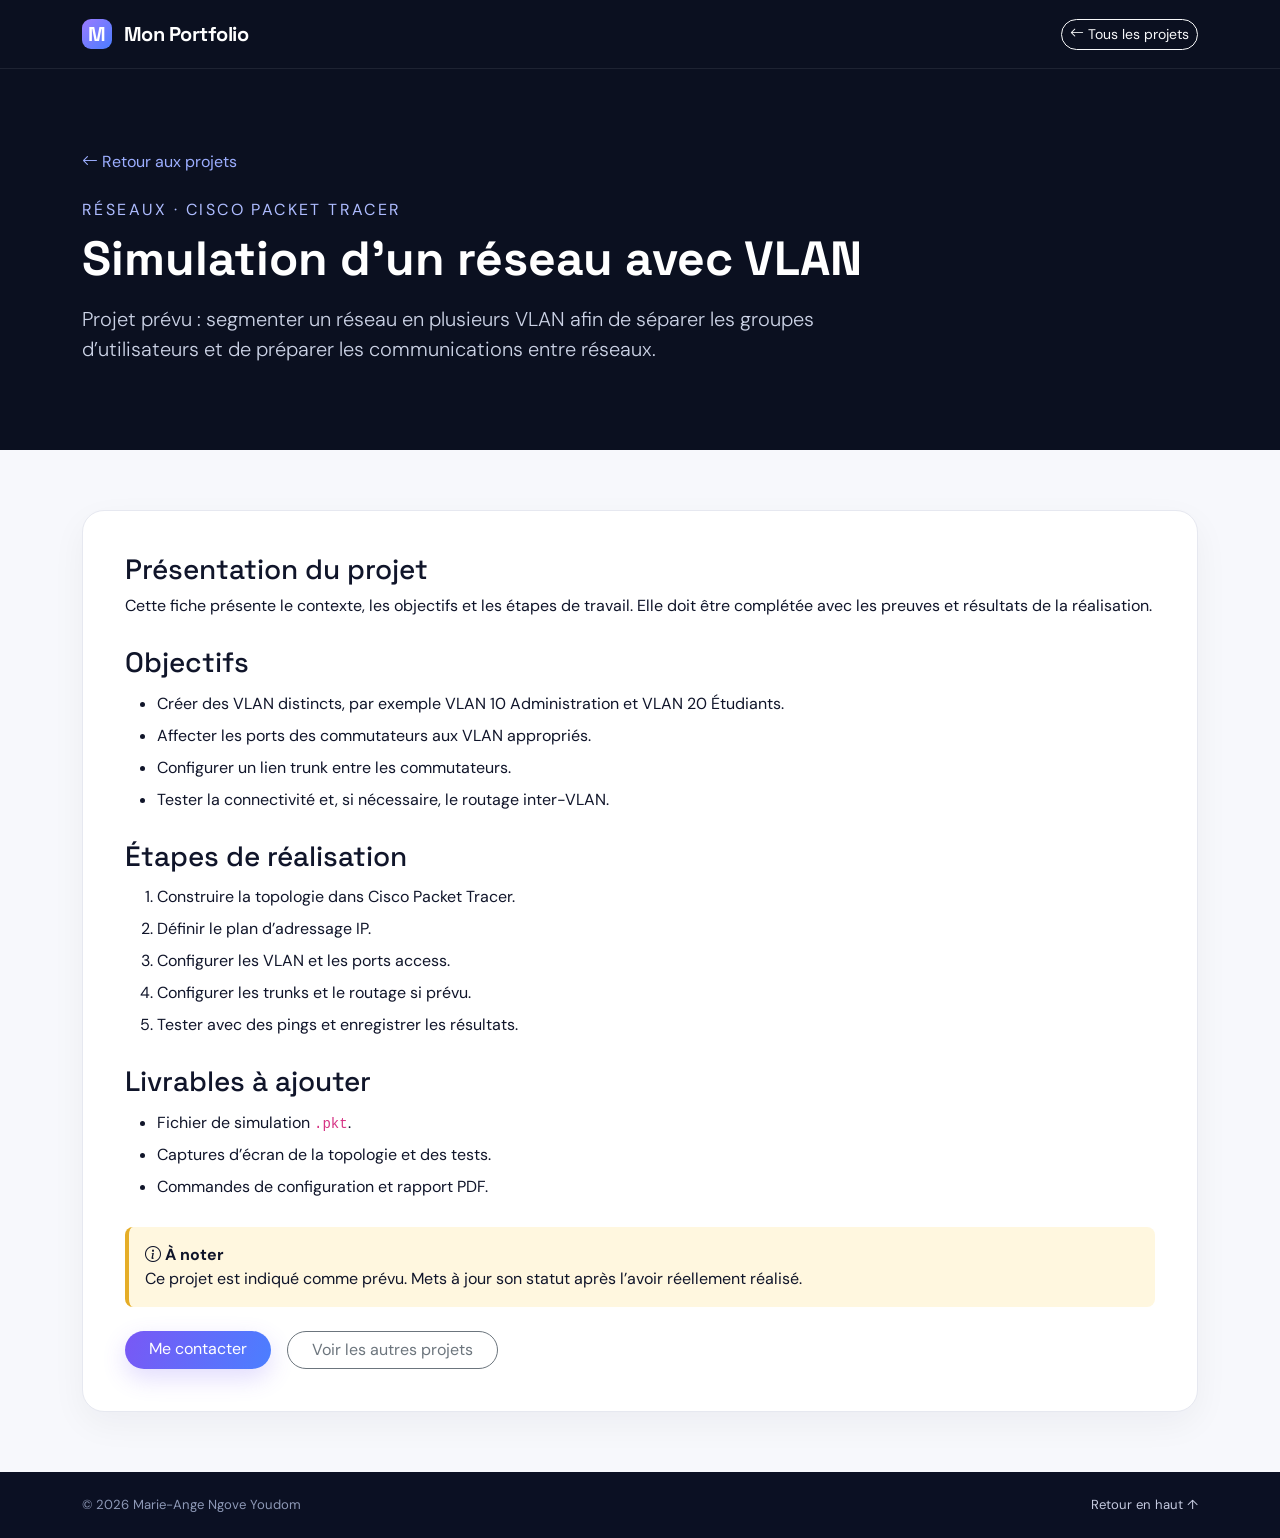
==== projets/reseau-vlan/index.html @ 65299396 "Add files via upload" ====
<!doctype html><html lang="fr"><head><meta charset="utf-8"><meta name="viewport" content="width=device-width, initial-scale=1"><meta name="description" content="Fiche projet : Simulation d’un réseau avec VLAN"><title>Simulation d’un réseau avec VLAN | Portfolio Marie-Ange</title><link href="https://cdn.jsdelivr.net/npm/bootstrap@5.3.3/dist/css/bootstrap.min.css" rel="stylesheet"><link href="https://cdn.jsdelivr.net/npm/bootstrap-icons@1.11.3/font/bootstrap-icons.min.css" rel="stylesheet"><link rel="stylesheet" href="../../assets/css/style.css"><style>.detail-hero{padding:150px 0 70px;background:#0b1020;color:#fff}.detail-content{padding:60px 0;background:#f7f8fc;min-height:55vh}.detail-card{background:white;border:1px solid #e6e8f0;border-radius:22px;padding:clamp(22px,4vw,42px);box-shadow:0 12px 35px #121a2b0c}.detail-card h3{margin-top:28px;margin-bottom:12px}.detail-card li{margin-bottom:8px}.back-link{color:#9caeff;text-decoration:none}.project-note{background:#fff7df;border-left:4px solid #e5ad27;padding:16px;border-radius:8px;margin-top:28px}</style></head><body><nav class="navbar navbar-dark fixed-top" style="background:#0b1020"><div class="container"><a class="navbar-brand fw-bold" href="../../index.html"><span class="brand-mark">M</span> Mon Portfolio</a><a class="btn btn-outline-light btn-sm rounded-pill" href="../../index.html#projets"><i class="bi bi-arrow-left"></i> Tous les projets</a></div></nav><header class="detail-hero"><div class="container"><a class="back-link" href="../../index.html#projets"><i class="bi bi-arrow-left"></i> Retour aux projets</a><p class="text-uppercase mt-4 mb-2" style="letter-spacing:.15em;color:#aebcff">Réseaux · Cisco Packet Tracer</p><h1 class="display-5 fw-bold">Simulation d’un réseau avec VLAN</h1><p class="lead mt-3" style="max-width:800px;color:#cbd2e5">Projet prévu : segmenter un réseau en plusieurs VLAN afin de séparer les groupes d’utilisateurs et de préparer les communications entre réseaux.</p></div></header><main class="detail-content"><div class="container"><article class="detail-card"><h2 class="h3">Présentation du projet</h2><p>Cette fiche présente le contexte, les objectifs et les étapes de travail. Elle doit être complétée avec les preuves et résultats de la réalisation.</p><h3>Objectifs</h3><ul><li>Créer des VLAN distincts, par exemple VLAN 10 Administration et VLAN 20 Étudiants.</li><li>Affecter les ports des commutateurs aux VLAN appropriés.</li><li>Configurer un lien trunk entre les commutateurs.</li><li>Tester la connectivité et, si nécessaire, le routage inter-VLAN.</li></ul><h3>Étapes de réalisation</h3><ol><li>Construire la topologie dans Cisco Packet Tracer.</li><li>Définir le plan d’adressage IP.</li><li>Configurer les VLAN et les ports access.</li><li>Configurer les trunks et le routage si prévu.</li><li>Tester avec des pings et enregistrer les résultats.</li></ol><h3>Livrables à ajouter</h3><ul><li>Fichier de simulation <code>.pkt</code>.</li><li>Captures d’écran de la topologie et des tests.</li><li>Commandes de configuration et rapport PDF.</li></ul><div class="project-note"><strong><i class="bi bi-info-circle"></i> À noter</strong><p class="mb-0">Ce projet est indiqué comme prévu. Mets à jour son statut après l’avoir réellement réalisé.</p></div><div class="d-flex flex-wrap gap-3 mt-4"><a class="btn btn-primary rounded-pill px-4" href="../../index.html#contact">Me contacter</a><a class="btn btn-outline-secondary rounded-pill px-4" href="../../index.html#projets">Voir les autres projets</a></div></article></div></main><footer class="site-footer"><div class="container d-flex flex-wrap justify-content-between gap-2"><span>© <span id="year"></span> Marie-Ange Ngove Youdom</span><a href="#top" onclick="window.scrollTo({top:0,behavior:'smooth'});return false">Retour en haut ↑</a></div></footer><script>document.getElementById('year').textContent=new Date().getFullYear();</script><script src="https://cdn.jsdelivr.net/npm/bootstrap@5.3.3/dist/js/bootstrap.bundle.min.js"></script></body></html>
---- assets/css/style.css ----
@import url('https://fonts.googleapis.com/css2?family=DM+Sans:wght@400;500;600;700&family=Space+Grotesk:wght@400;500;600;700&display=swap');
:root{--ink:#10152a;--muted:#69718a;--navy:#0b1023;--purple:#8564ff;--blue:#4a7dff;--line:#e6e9f2;--paper:#f7f8fc}html{scroll-behavior:smooth;scroll-padding-top:90px}*{scroll-margin-top:90px}body{font-family:'DM Sans',sans-serif;color:var(--ink);overflow-x:hidden}h1,h2,h3,.navbar-brand{font-family:'Space Grotesk',sans-serif}.navbar{background:rgba(8,13,31,.9);backdrop-filter:blur(18px);border-bottom:1px solid rgba(255,255,255,.08);padding:14px 0}.navbar-brand{letter-spacing:-.5px}.brand-mark{display:inline-grid;place-items:center;width:30px;height:30px;border-radius:9px;margin-right:7px;background:linear-gradient(135deg,#9b7bff,#4a7dff);color:white}.nav-link{color:#c5cbe0!important}.nav-link:hover,.nav-link.active{color:#fff!important}.hero-section{position:relative;overflow:hidden;background:radial-gradient(ellipse at 75% 45%,#182550 0%,#0b1023 55%);color:white}.hero-section .container{z-index:2}.hero-glow{position:absolute;border-radius:50%;filter:blur(2px);opacity:.25;pointer-events:none}.glow-one{width:400px;height:400px;background:#6c48ff;right:-140px;top:5%}.glow-two{width:300px;height:300px;background:#1684ff;left:-180px;bottom:-120px}.eyebrow{display:inline-flex;align-items:center;gap:10px;padding:9px 14px;border:1px solid #ffffff26;border-radius:50px;background:#ffffff08;color:#d6d9ed;font-size:.84rem}.status-dot{width:8px;height:8px;border-radius:50%;background:#67e8b1;box-shadow:0 0 0 5px #67e8b11c}.hello{color:#aeb7d4;font-size:1.1rem}.hero-section h1{letter-spacing:-2.8px;line-height:1.08}.gradient-text{background:linear-gradient(100deg,#a997ff,#70b3ff);-webkit-background-clip:text;background-clip:text;color:transparent}.accent{color:#8e7cff}.hero-copy{max-width:610px;color:#b3bdd7;font-size:1.08rem;line-height:1.85}.btn-primary{background:linear-gradient(110deg,#7958f5,#4b7fff);border:0;box-shadow:0 9px 24px #674df333}.btn-primary:hover{background:linear-gradient(110deg,#6947e5,#386cf0);transform:translateY(-2px)}.btn{transition:transform .2s,box-shadow .2s}.hero-tags{display:flex;flex-wrap:wrap;gap:18px;color:#c2c9e0;font-size:.88rem}.hero-tags i{color:#a99aff;margin-right:6px}.profile-panel{max-width:410px;position:relative;border:1px solid #ffffff20;border-radius:20px;background:#111a32d9;box-shadow:0 35px 90px #0005;transform:rotate(1deg)}.profile-photo-wrap{position:relative;padding:14px;overflow:hidden;border-radius:0 0 20px 20px}.profile-photo{display:block;width:100%;height:440px;object-fit:cover;object-position:center 30%;border-radius:13px;box-shadow:0 15px 35px #0003}.photo-caption{position:absolute;left:28px;right:28px;bottom:25px;padding:14px 16px;border:1px solid #ffffff35;border-radius:12px;background:rgba(11,16,35,.82);backdrop-filter:blur(12px);color:#fff;font-weight:700;font-size:.9rem}.photo-caption small{display:block;margin-top:4px;color:#c2c9e0;font-size:.76rem;font-weight:400}.photo-status{display:inline-block;width:8px;height:8px;margin-right:7px;border-radius:50%;background:#67dfae;box-shadow:0 0 0 4px #67dfae22}.panel-top{display:flex;align-items:center;gap:6px;padding:15px 18px;border-bottom:1px solid #ffffff14}.panel-top>span{width:8px;height:8px;border-radius:50%;background:#ff7185}.panel-top>span:nth-child(2){background:#ffc86a}.panel-top>span:nth-child(3){background:#67dfae}.panel-top small{margin-left:auto;color:#7f8cad;font-family:monospace}.code-window{padding:26px 25px 30px;color:#d4dcf4;font: .91rem/1.8 ui-monospace,SFMono-Regular,monospace}.code-window p{margin:0}.indent{padding-left:22px}.indent2{padding-left:45px}.code-purple{color:#c29cff}.code-green{color:#70e2bd}.code-blue{color:#7dbbff}.code-yellow{color:#ffd88a}.code-comment{color:#8190b4}.terminal-line{margin-top:28px;padding-top:13px;border-top:1px solid #ffffff15;color:#9eafd2;font-size:.76rem}.terminal-line>span:first-child{color:#70e2bd}.cursor{color:#a997ff;animation:blink 1s steps(2) infinite}.floating-badge{position:absolute;display:flex;align-items:center;gap:9px;padding:11px 15px;border:1px solid #ffffff25;border-radius:12px;background:#202b4b;color:#e8ebf9;box-shadow:0 10px 30px #0003;font-size:.84rem}.floating-badge i{color:#a997ff}.badge-network{top:19%;right:-26px}.badge-code{bottom:15%;left:-35px}.scroll-cue{position:absolute;bottom:22px;left:50%;transform:translateX(-50%);display:flex;align-items:center;gap:10px;color:#8792b3;text-decoration:none;font-size:.75rem}.scroll-cue span{width:18px;height:28px;border:1px solid #7782a7;border-radius:12px;position:relative}.scroll-cue span:after{content:'';position:absolute;top:5px;left:7px;width:2px;height:5px;background:#b3a3ff;border-radius:4px;animation:scroll 1.5s infinite}.section-pad{padding:100px 0}.section-light{background:white}.section-kicker{font-size:.74rem;letter-spacing:2.3px;font-weight:700;color:#7964e9}.section-title{font-size:clamp(2rem,4vw,3.15rem);font-weight:700;letter-spacing:-1.5px;line-height:1.15;margin:13px 0 20px}.lead-copy{font-size:1.15rem;line-height:1.8;color:#333c56}.body-copy{color:var(--muted);line-height:1.85;max-width:670px}.about-visual{height:365px;position:relative;display:grid;place-items:center;border-radius:28px;overflow:hidden;background:radial-gradient(circle at center,#e6e1ff 0,#f3f5ff 48%,#f7f8fc 75%)}.about-icon{z-index:2;display:grid;place-items:center;width:145px;height:145px;border-radius:38px;background:linear-gradient(135deg,#8769ff,#4f83ff);color:#fff;font-size:4rem;box-shadow:0 22px 55px #725cf34d;transform:rotate(-7deg)}.orbit{position:absolute;width:270px;height:270px;border:1px solid #8c7cf44d;border-radius:50%}.orbit-b{width:340px;height:340px;border-style:dashed;border-color:#91a5ff66}.mini-card{position:absolute;bottom:30px;right:20px;display:flex;align-items:center;gap:9px;padding:13px 16px;background:white;border-radius:12px;box-shadow:0 12px 35px #2221;font-size:.8rem;font-weight:600}.mini-card i{color:#7958f5;font-size:1.1rem}.value-item{display:flex;align-items:center;gap:12px}.value-item>i{font-size:1.4rem;color:#7c66ef}.value-item strong,.value-item small{display:block}.value-item strong{font-size:.92rem}.value-item small{color:#8990a4;margin-top:3px}.skills-section{background:var(--paper)}.section-heading .body-copy{max-width:570px}.skill-card{padding:27px 23px;border:1px solid #e8eaf3;border-radius:18px;background:#fff;transition:transform .25s,box-shadow .25s}.skill-card:hover,.project-card:hover{transform:translateY(-7px);box-shadow:0 22px 55px #242a4910}.skill-icon{display:grid;place-items:center;width:52px;height:52px;border-radius:15px;font-size:1.4rem;margin-bottom:22px}.skill-icon.purple{background:#eee9ff;color:#7857e8}.skill-icon.blue{background:#e6efff;color:#4779ef}.skill-icon.orange{background:#fff0e4;color:#e68a42}.skill-icon.green{background:#e0f8ed;color:#2eaa7a}.skill-card h3{font-size:1.12rem;font-weight:700}.skill-card p{color:var(--muted);font-size:.9rem;line-height:1.7;min-height:76px}.skill-pills,.project-tags{display:flex;flex-wrap:wrap;gap:7px}.skill-pills span,.project-tags span{font-size:.72rem;padding:6px 9px;background:#f1f2f8;color:#616b86;border-radius:6px}.projects-section{background:#fff}.project-count{color:#727b94;font-size:.85rem}.project-count i{color:#7964e9;margin-right:6px}.project-card{border:1px solid #e9ebf4;border-radius:18px;overflow:hidden;background:#fff;transition:transform .25s,box-shadow .25s}.project-art{height:205px;position:relative;overflow:hidden;display:grid;place-items:center}.art-network{background:linear-gradient(135deg,#101934,#273a70)}.art-label{position:absolute;bottom:14px;left:17px;color:#b6c4ef;font-size:.62rem;letter-spacing:1.7px;font-weight:700}.network-node{position:absolute;z-index:2;display:grid;place-items:center;width:54px;height:54px;border:1px solid #8aa7ff88;border-radius:15px;background:#273e78;color:#c5d8ff;font-size:1.3rem;box-shadow:0 0 30px #5885ff22}.n1{top:40px;left:calc(50% - 27px)}.n2{bottom:45px;left:24%}.n3{bottom:45px;right:24%}.network-line{position:absolute;height:2px;background:#7797ff;transform-origin:left}.l1{top:93px;left:39%;width:85px;transform:rotate(50deg)}.l2{top:93px;right:39%;width:85px;transform:rotate(130deg)}.l3{bottom:70px;left:36%;width:28%;opacity:.5}.art-app{background:linear-gradient(135deg,#f0eaff,#dce8ff)}.app-mock{display:flex;width:68%;height:130px;background:white;border-radius:12px;overflow:hidden;box-shadow:0 20px 45px #4b5cae24;transform:rotate(-4deg)}.app-sidebar{width:24%;background:#26315b;padding:16px 10px}.app-sidebar b{display:block;height:5px;border-radius:5px;background:#8494cf;margin-bottom:12px}.app-content{flex:1;padding:15px}.mock-title{display:block;width:45%;height:8px;border-radius:5px;background:#c0c8e7}.mock-stats{display:flex;gap:7px;margin:14px 0}.mock-stats i{height:25px;flex:1;background:#ece8ff;border-radius:5px}.mock-stats i:nth-child(2){background:#e0edff}.mock-stats i:nth-child(3){background:#dff7ed}.mock-table b{display:block;height:5px;margin-top:8px;background:#e9ecf5;border-radius:5px}.art-vlan{background:linear-gradient(135deg,#e5f7f3,#e7ebff)}.vlan-box{position:absolute;top:38px;padding:12px 15px;border-radius:10px;background:#fff;color:#445a8d;font-size:.83rem;font-weight:700;box-shadow:0 10px 25px #30466d12}.vlan-box small{display:block;font-size:.65rem;color:#8a93aa;font-weight:500}.box-a{left:12%}.box-b{right:12%}.vlan-switch{position:absolute;bottom:39px;display:grid;place-items:center;width:54px;height:44px;border-radius:10px;background:#5c74ce;color:white;font-size:1.3rem;box-shadow:0 9px 24px #5c74ce44}.project-body{padding:23px}.project-type{font-size:.75rem;color:#7761e8;font-weight:700}.project-arrow{font-size:1.3rem;color:#a3a9bc}.project-body h3{font-size:1.23rem;font-weight:700;letter-spacing:-.4px}.project-body p{color:var(--muted);font-size:.88rem;line-height:1.75;min-height:100px}.project-tags{margin-bottom:19px}.project-link{font-size:.84rem;font-weight:700;color:#7059df;text-decoration:none}.project-link i{margin-left:5px;transition:margin .2s}.project-link:hover i{margin-left:10px}.hosting-note{display:flex;align-items:flex-start;gap:16px;padding:20px 22px;border:1px solid #e5e4ff;background:#f8f7ff;border-radius:14px;color:#656d85;font-size:.88rem;line-height:1.7}.hosting-note>i{font-size:1.5rem;color:#7964e9}.hosting-note strong{display:block;color:#222943;margin-bottom:3px}.cta-section{padding:20px 0 85px;background:#fff}.cta-box{display:flex;align-items:center;justify-content:space-between;gap:25px;padding:44px 48px;border-radius:24px;background:linear-gradient(120deg,#10172f,#202d59);color:white}.cta-box h2{font-size:clamp(1.8rem,4vw,2.6rem);letter-spacing:-1.1px;margin:12px 0}.cta-box p{color:#b4bfdc;margin-bottom:0}.contact-detail{display:flex;align-items:center;gap:15px;margin-top:22px}.contact-detail>i{display:grid;place-items:center;width:45px;height:45px;border-radius:13px;background:#efedff;color:#765ce8;font-size:1.2rem}.contact-detail small,.contact-detail strong{display:block}.contact-detail small{color:#8b92a7;margin-bottom:3px}.contact-detail strong{font-size:.92rem}.contact-form{padding:28px;border:1px solid #e8eaf3;border-radius:20px;box-shadow:0 15px 45px #28305208}.form-label{font-size:.86rem;font-weight:700}.form-control{padding:12px 14px;border-color:#e3e6ef;border-radius:10px;font-size:.92rem}.form-control:focus{border-color:#9986ff;box-shadow:0 0 0 .2rem #9986ff25}.site-footer{padding:23px 0;background:#0b1023;color:#8d98b6;font-size:.82rem}.site-footer a{color:#c4c9df;text-decoration:none}.site-footer a:hover{color:white}html.js-enabled .reveal{opacity:0;transform:translateY(22px);transition:opacity .65s ease,transform .65s ease}html.js-enabled .reveal.visible{opacity:1;transform:translateY(0)}.reveal-delay{transition-delay:.14s}@keyframes blink{50%{opacity:0}}@keyframes scroll{0%{transform:translateY(0);opacity:1}100%{transform:translateY(9px);opacity:0}}@media(max-width:991px){.hero-section h1{font-size:clamp(3rem,8vw,4.5rem)}.profile-panel{margin-top:15px}.section-pad{padding:75px 0}.scroll-cue{display:none}.cta-box{padding:35px;align-items:flex-start;flex-direction:column}}@media(max-width:575px){.hero-section h1{letter-spacing:-1.7px}.hero-copy{font-size:1rem}.profile-panel{max-width:calc(100% - 20px)}.profile-photo{height:390px}.photo-caption{left:25px;right:25px;bottom:24px}.badge-network{right:-10px}.badge-code{left:-10px}.about-visual{height:300px}.mini-card{right:10px;bottom:18px;font-size:.7rem}.section-pad{padding:65px 0}.project-body p{min-height:0}.contact-form{padding:20px}.cta-box{padding:27px 23px}}
@media(prefers-reduced-motion:reduce){*,*::before,*::after{animation-duration:.01ms!important;transition-duration:.01ms!important;scroll-behavior:auto!important}.reveal{opacity:1;transform:none}}
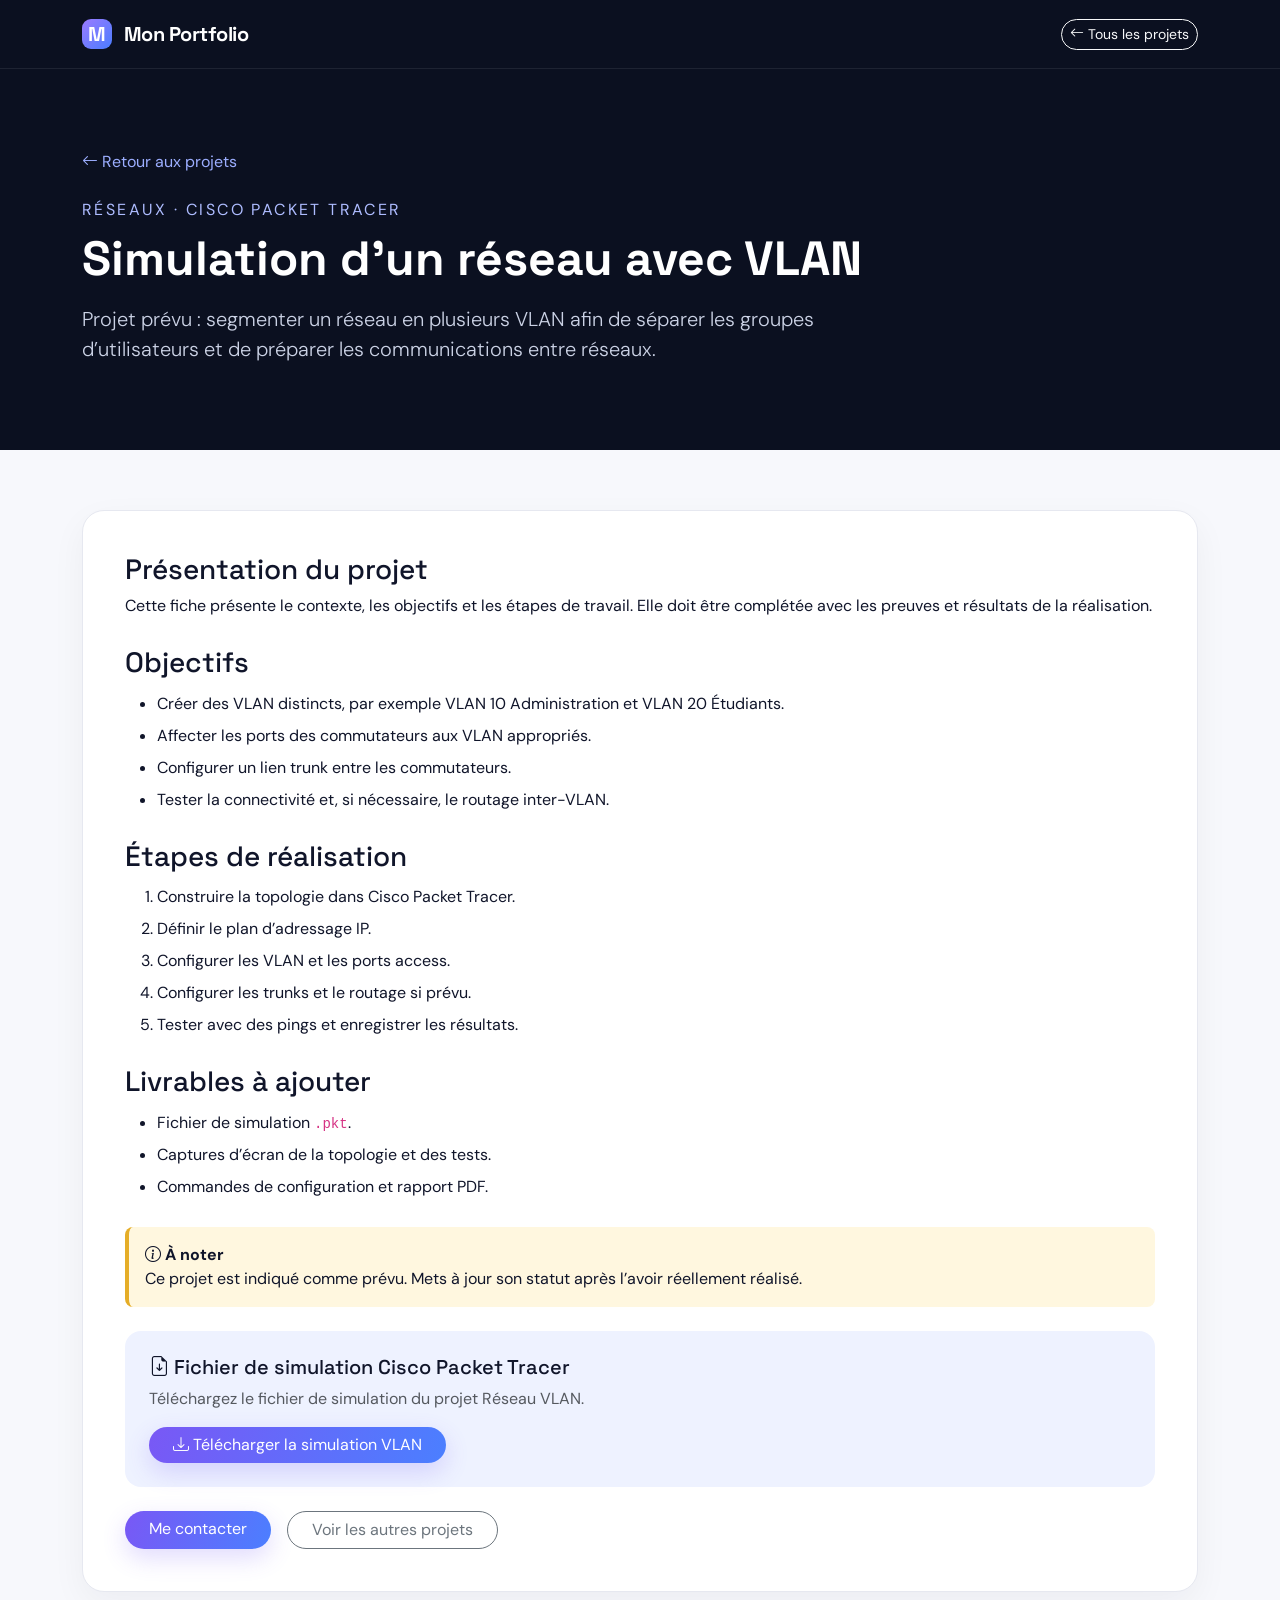
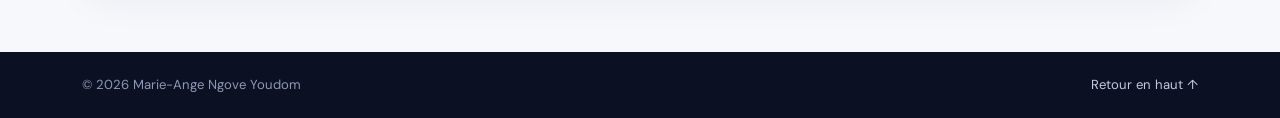
==== commit 854a306f: "Update index.html" ====
--- a/projets/reseau-vlan/index.html
+++ b/projets/reseau-vlan/index.html
@@ -1 +1,127 @@
-<!doctype html><html lang="fr"><head><meta charset="utf-8"><meta name="viewport" content="width=device-width, initial-scale=1"><meta name="description" content="Fiche projet : Simulation d’un réseau avec VLAN"><title>Simulation d’un réseau avec VLAN | Portfolio Marie-Ange</title><link href="https://cdn.jsdelivr.net/npm/bootstrap@5.3.3/dist/css/bootstrap.min.css" rel="stylesheet"><link href="https://cdn.jsdelivr.net/npm/bootstrap-icons@1.11.3/font/bootstrap-icons.min.css" rel="stylesheet"><link rel="stylesheet" href="../../assets/css/style.css"><style>.detail-hero{padding:150px 0 70px;background:#0b1020;color:#fff}.detail-content{padding:60px 0;background:#f7f8fc;min-height:55vh}.detail-card{background:white;border:1px solid #e6e8f0;border-radius:22px;padding:clamp(22px,4vw,42px);box-shadow:0 12px 35px #121a2b0c}.detail-card h3{margin-top:28px;margin-bottom:12px}.detail-card li{margin-bottom:8px}.back-link{color:#9caeff;text-decoration:none}.project-note{background:#fff7df;border-left:4px solid #e5ad27;padding:16px;border-radius:8px;margin-top:28px}</style></head><body><nav class="navbar navbar-dark fixed-top" style="background:#0b1020"><div class="container"><a class="navbar-brand fw-bold" href="../../index.html"><span class="brand-mark">M</span> Mon Portfolio</a><a class="btn btn-outline-light btn-sm rounded-pill" href="../../index.html#projets"><i class="bi bi-arrow-left"></i> Tous les projets</a></div></nav><header class="detail-hero"><div class="container"><a class="back-link" href="../../index.html#projets"><i class="bi bi-arrow-left"></i> Retour aux projets</a><p class="text-uppercase mt-4 mb-2" style="letter-spacing:.15em;color:#aebcff">Réseaux · Cisco Packet Tracer</p><h1 class="display-5 fw-bold">Simulation d’un réseau avec VLAN</h1><p class="lead mt-3" style="max-width:800px;color:#cbd2e5">Projet prévu : segmenter un réseau en plusieurs VLAN afin de séparer les groupes d’utilisateurs et de préparer les communications entre réseaux.</p></div></header><main class="detail-content"><div class="container"><article class="detail-card"><h2 class="h3">Présentation du projet</h2><p>Cette fiche présente le contexte, les objectifs et les étapes de travail. Elle doit être complétée avec les preuves et résultats de la réalisation.</p><h3>Objectifs</h3><ul><li>Créer des VLAN distincts, par exemple VLAN 10 Administration et VLAN 20 Étudiants.</li><li>Affecter les ports des commutateurs aux VLAN appropriés.</li><li>Configurer un lien trunk entre les commutateurs.</li><li>Tester la connectivité et, si nécessaire, le routage inter-VLAN.</li></ul><h3>Étapes de réalisation</h3><ol><li>Construire la topologie dans Cisco Packet Tracer.</li><li>Définir le plan d’adressage IP.</li><li>Configurer les VLAN et les ports access.</li><li>Configurer les trunks et le routage si prévu.</li><li>Tester avec des pings et enregistrer les résultats.</li></ol><h3>Livrables à ajouter</h3><ul><li>Fichier de simulation <code>.pkt</code>.</li><li>Captures d’écran de la topologie et des tests.</li><li>Commandes de configuration et rapport PDF.</li></ul><div class="project-note"><strong><i class="bi bi-info-circle"></i> À noter</strong><p class="mb-0">Ce projet est indiqué comme prévu. Mets à jour son statut après l’avoir réellement réalisé.</p></div><div class="d-flex flex-wrap gap-3 mt-4"><a class="btn btn-primary rounded-pill px-4" href="../../index.html#contact">Me contacter</a><a class="btn btn-outline-secondary rounded-pill px-4" href="../../index.html#projets">Voir les autres projets</a></div></article></div></main><footer class="site-footer"><div class="container d-flex flex-wrap justify-content-between gap-2"><span>© <span id="year"></span> Marie-Ange Ngove Youdom</span><a href="#top" onclick="window.scrollTo({top:0,behavior:'smooth'});return false">Retour en haut ↑</a></div></footer><script>document.getElementById('year').textContent=new Date().getFullYear();</script><script src="https://cdn.jsdelivr.net/npm/bootstrap@5.3.3/dist/js/bootstrap.bundle.min.js"></script></body></html>+
+<!doctype html>
+<html lang="fr">
+<head>
+<meta charset="utf-8">
+<meta name="viewport" content="width=device-width, initial-scale=1">
+<meta name="description" content="Fiche projet : Simulation d’un réseau avec VLAN">
+<title>Simulation d’un réseau avec VLAN | Portfolio Marie-Ange</title>
+<link href="https://cdn.jsdelivr.net/npm/bootstrap@5.3.3/dist/css/bootstrap.min.css" rel="stylesheet">
+<link href="https://cdn.jsdelivr.net/npm/bootstrap-icons@1.11.3/font/bootstrap-icons.min.css" rel="stylesheet">
+<link rel="stylesheet" href="../../assets/css/style.css">
+
+<style>
+.detail-hero{padding:150px 0 70px;background:#0b1020;color:#fff}
+.detail-content{padding:60px 0;background:#f7f8fc;min-height:55vh}
+.detail-card{background:white;border:1px solid #e6e8f0;border-radius:22px;padding:clamp(22px,4vw,42px);box-shadow:0 12px 35px #121a2b0c}
+.detail-card h3{margin-top:28px;margin-bottom:12px}
+.detail-card li{margin-bottom:8px}
+.back-link{color:#9caeff;text-decoration:none}
+.project-note{background:#fff7df;border-left:4px solid #e5ad27;padding:16px;border-radius:8px;margin-top:28px}
+</style>
+</head>
+
+<body>
+
+<nav class="navbar navbar-dark fixed-top" style="background:#0b1020">
+<div class="container">
+<a class="navbar-brand fw-bold" href="../../index.html">
+<span class="brand-mark">M</span> Mon Portfolio
+</a>
+<a class="btn btn-outline-light btn-sm rounded-pill" href="../../index.html#projets">
+<i class="bi bi-arrow-left"></i> Tous les projets
+</a>
+</div>
+</nav>
+
+<header class="detail-hero">
+<div class="container">
+<a class="back-link" href="../../index.html#projets">
+<i class="bi bi-arrow-left"></i> Retour aux projets
+</a>
+<p class="text-uppercase mt-4 mb-2" style="letter-spacing:.15em;color:#aebcff">
+Réseaux · Cisco Packet Tracer
+</p>
+<h1 class="display-5 fw-bold">Simulation d’un réseau avec VLAN</h1>
+<p class="lead mt-3" style="max-width:800px;color:#cbd2e5">
+Projet prévu : segmenter un réseau en plusieurs VLAN afin de séparer les groupes d’utilisateurs et de préparer les communications entre réseaux.
+</p>
+</div>
+</header>
+
+<main class="detail-content">
+<div class="container">
+<article class="detail-card">
+
+<h2 class="h3">Présentation du projet</h2>
+<p>Cette fiche présente le contexte, les objectifs et les étapes de travail. Elle doit être complétée avec les preuves et résultats de la réalisation.</p>
+
+<h3>Objectifs</h3>
+<ul>
+<li>Créer des VLAN distincts, par exemple VLAN 10 Administration et VLAN 20 Étudiants.</li>
+<li>Affecter les ports des commutateurs aux VLAN appropriés.</li>
+<li>Configurer un lien trunk entre les commutateurs.</li>
+<li>Tester la connectivité et, si nécessaire, le routage inter-VLAN.</li>
+</ul>
+
+<h3>Étapes de réalisation</h3>
+<ol>
+<li>Construire la topologie dans Cisco Packet Tracer.</li>
+<li>Définir le plan d’adressage IP.</li>
+<li>Configurer les VLAN et les ports access.</li>
+<li>Configurer les trunks et le routage si prévu.</li>
+<li>Tester avec des pings et enregistrer les résultats.</li>
+</ol>
+
+<h3>Livrables à ajouter</h3>
+<ul>
+<li>Fichier de simulation <code>.pkt</code>.</li>
+<li>Captures d’écran de la topologie et des tests.</li>
+<li>Commandes de configuration et rapport PDF.</li>
+</ul>
+
+<div class="project-note">
+<strong><i class="bi bi-info-circle"></i> À noter</strong>
+<p class="mb-0">Ce projet est indiqué comme prévu. Mets à jour son statut après l’avoir réellement réalisé.</p>
+</div>
+
+<!-- Bouton de téléchargement de la simulation VLAN -->
+<div class="mt-4 p-4 rounded-4" style="background:#eef2ff">
+<h3 class="h5 mb-2 mt-0">
+<i class="bi bi-file-earmark-arrow-down"></i>
+Fichier de simulation Cisco Packet Tracer
+</h3>
+<p class="text-muted">
+Téléchargez le fichier de simulation du projet Réseau VLAN.
+</p>
+<a href="./LONGSTAR.pka%20(2)"
+   class="btn btn-primary rounded-pill px-4"
+   download>
+<i class="bi bi-download"></i>
+Télécharger la simulation VLAN
+</a>
+</div>
+
+<div class="d-flex flex-wrap gap-3 mt-4">
+<a class="btn btn-primary rounded-pill px-4" href="../../index.html#contact">Me contacter</a>
+<a class="btn btn-outline-secondary rounded-pill px-4" href="../../index.html#projets">Voir les autres projets</a>
+</div>
+
+</article>
+</div>
+</main>
+
+<footer class="site-footer">
+<div class="container d-flex flex-wrap justify-content-between gap-2">
+<span>© <span id="year"></span> Marie-Ange Ngove Youdom</span>
+<a href="#top" onclick="window.scrollTo({top:0,behavior:'smooth'});return false">Retour en haut ↑</a>
+</div>
+</footer>
+
+<script>
+document.getElementById('year').textContent=new Date().getFullYear();
+</script>
+<script src="https://cdn.jsdelivr.net/npm/bootstrap@5.3.3/dist/js/bootstrap.bundle.min.js"></script>
+
+</body>
+</html>
